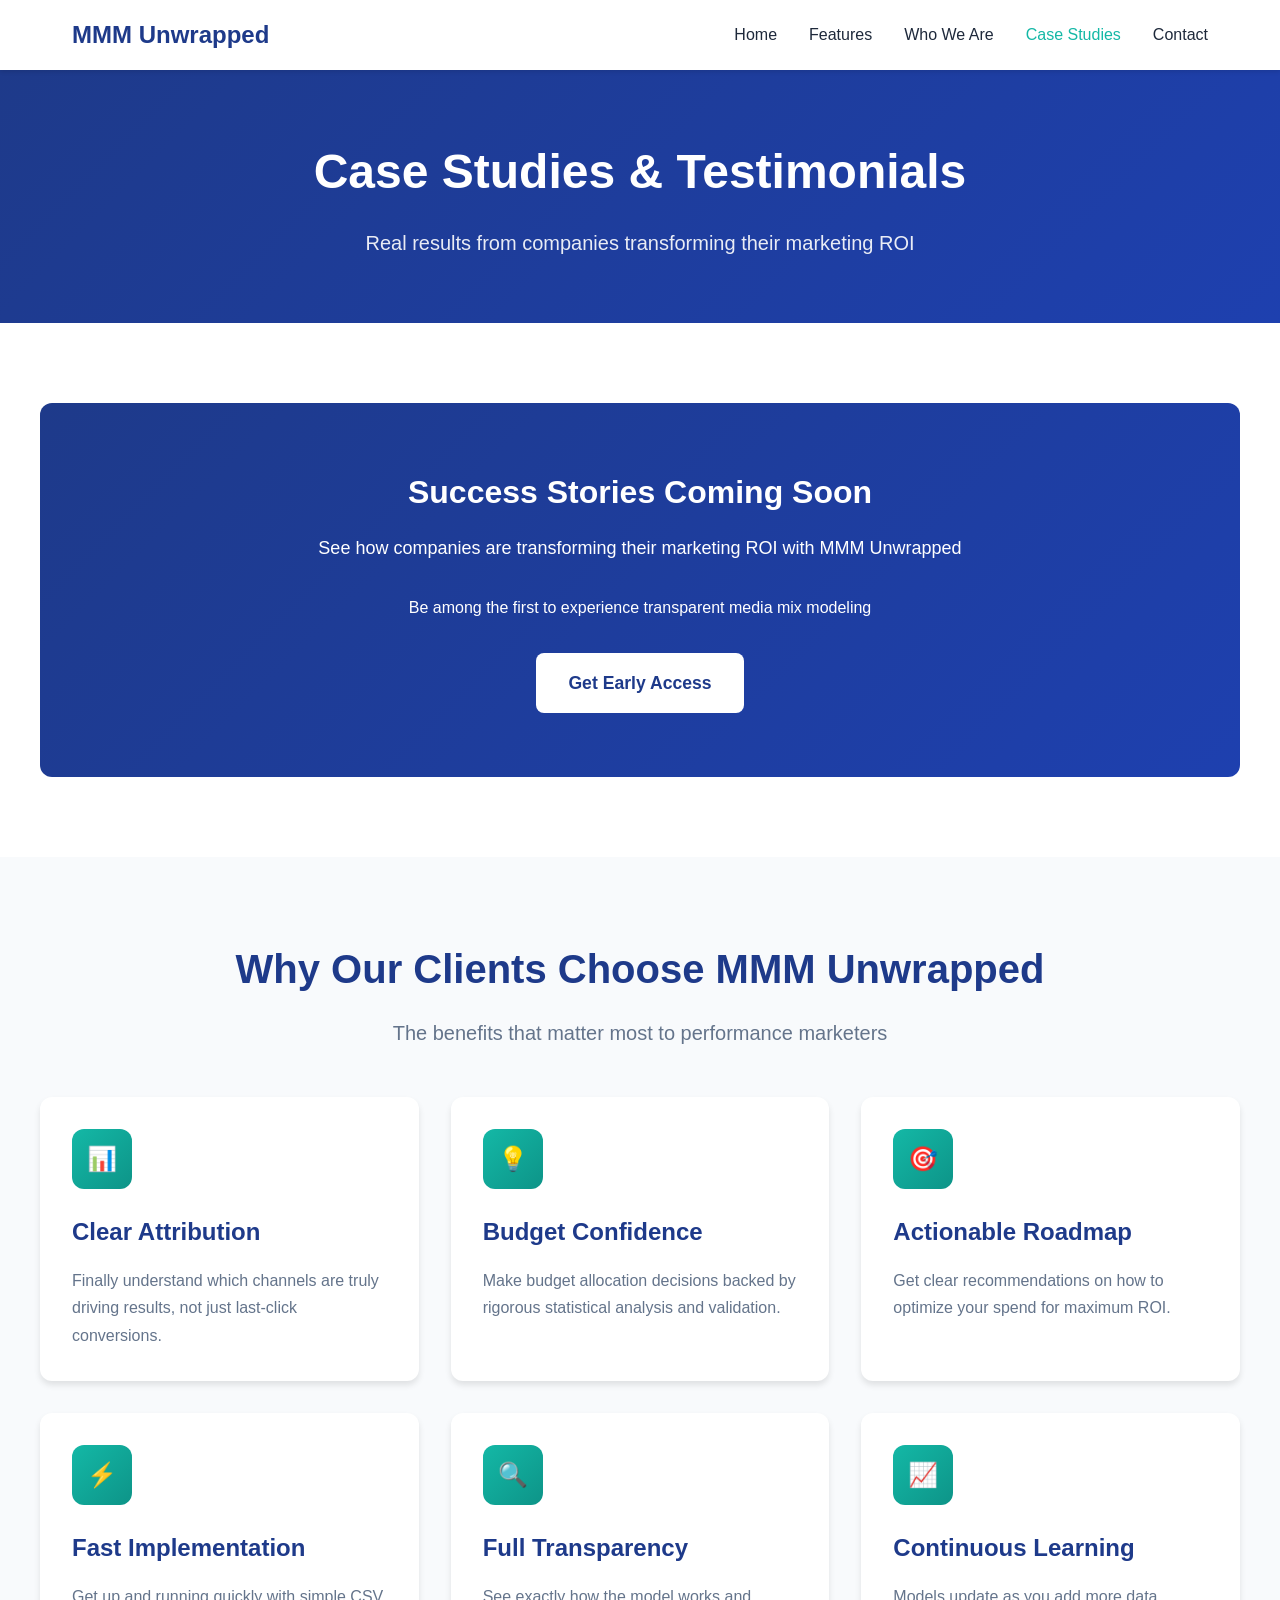
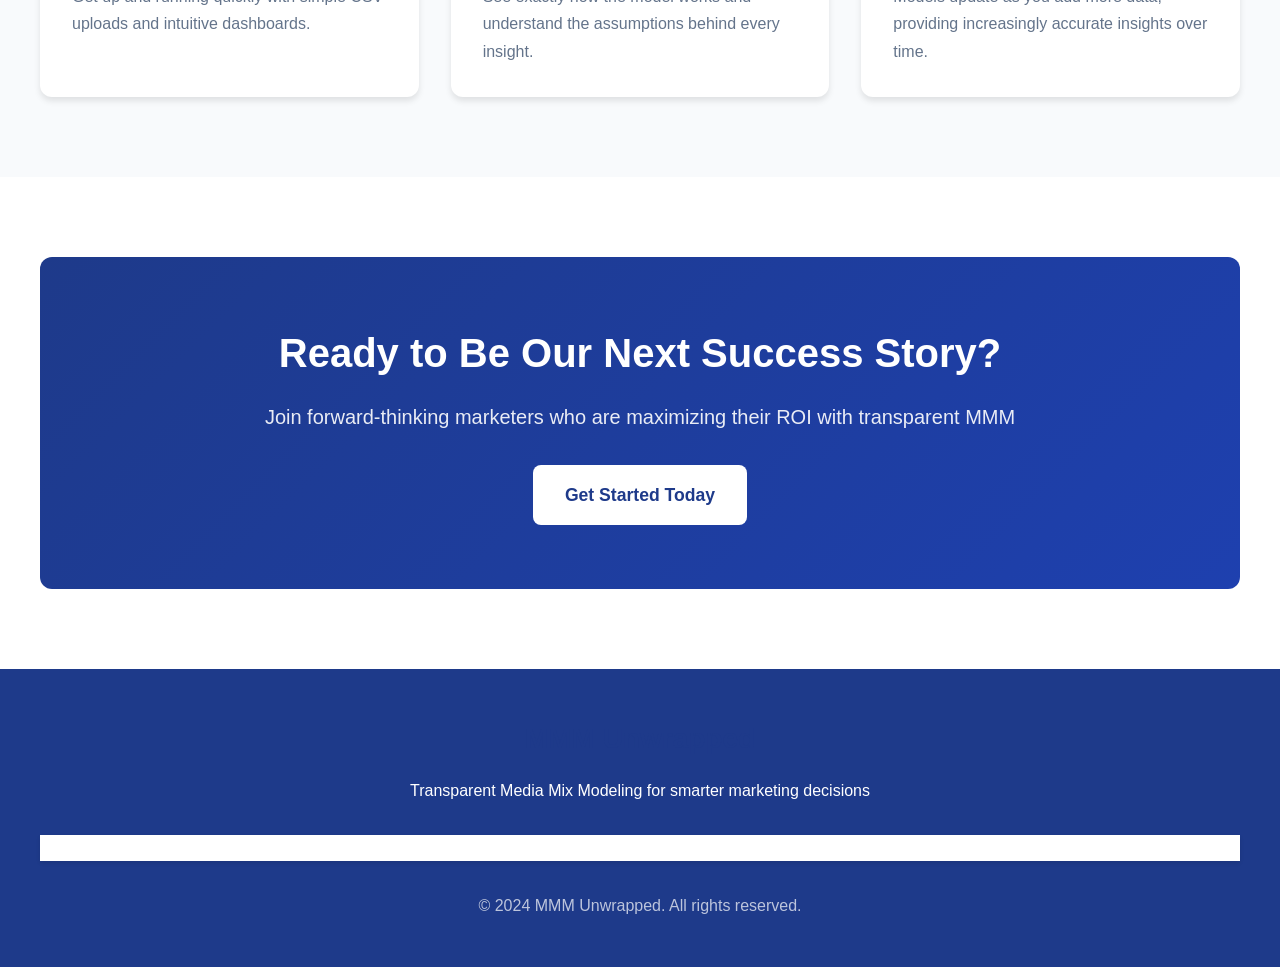
==== case-studies.html @ 9843a1c4 "Initial commit: MMM Unwrapped website 🤖 Generated with [Claude Code](https://claude.com/claude-code)" ====
<!DOCTYPE html>
<html lang="en">
<head>
    <meta charset="UTF-8">
    <meta name="viewport" content="width=device-width, initial-scale=1.0">
    <title>Case Studies - MMM Unwrapped</title>
    <link rel="stylesheet" href="styles.css">
</head>
<body>
    <!-- Navigation -->
    <nav>
        <div class="nav-container">
            <div class="logo">MMM Unwrapped</div>
            <ul class="nav-links">
                <li><a href="index.html">Home</a></li>
                <li><a href="features.html">Features</a></li>
                <li><a href="team.html">Who We Are</a></li>
                <li><a href="case-studies.html" class="active">Case Studies</a></li>
                <li><a href="contact.html">Contact</a></li>
            </ul>
            <div class="mobile-menu">
                <span></span>
                <span></span>
                <span></span>
            </div>
        </div>
    </nav>

    <!-- Page Header -->
    <section class="page-header">
        <div class="section-container">
            <h1>Case Studies & Testimonials</h1>
            <p>Real results from companies transforming their marketing ROI</p>
        </div>
    </section>

    <!-- Case Studies Placeholder -->
    <section>
        <div class="section-container">
            <div class="case-studies-placeholder">
                <h3>Success Stories Coming Soon</h3>
                <p style="margin-top: 1rem; font-size: 1.125rem;">See how companies are transforming their marketing ROI with MMM Unwrapped</p>
                <p style="margin-top: 2rem;">Be among the first to experience transparent media mix modeling</p>
                <a href="contact.html" class="cta-button" style="margin-top: 2rem; background: white; color: var(--primary-blue);">Get Early Access</a>
            </div>

            <!-- Placeholder for future case studies -->
            <!-- 
            <div class="case-studies-grid">
                <div class="case-study-card">
                    <div class="case-study-header">
                        <h3>Company Name</h3>
                        <p class="industry">Industry</p>
                    </div>
                    <div class="case-study-stats">
                        <div class="stat">
                            <h4>+XX%</h4>
                            <p>ROI Increase</p>
                        </div>
                        <div class="stat">
                            <h4>$XXX</h4>
                            <p>Budget Optimized</p>
                        </div>
                    </div>
                    <p class="case-study-description">Brief description of the case study...</p>
                    <a href="#" class="read-more">Read Full Story →</a>
                </div>
            </div>
            -->
        </div>
    </section>

    <!-- Why MMM Works -->
    <section class="differentiators">
        <div class="section-container">
            <div class="section-header">
                <h2>Why Our Clients Choose MMM Unwrapped</h2>
                <p>The benefits that matter most to performance marketers</p>
            </div>

            <div class="features-grid">
                <div class="feature-card">
                    <div class="feature-icon">📊</div>
                    <h3>Clear Attribution</h3>
                    <p>Finally understand which channels are truly driving results, not just last-click conversions.</p>
                </div>

                <div class="feature-card">
                    <div class="feature-icon">💡</div>
                    <h3>Budget Confidence</h3>
                    <p>Make budget allocation decisions backed by rigorous statistical analysis and validation.</p>
                </div>

                <div class="feature-card">
                    <div class="feature-icon">🎯</div>
                    <h3>Actionable Roadmap</h3>
                    <p>Get clear recommendations on how to optimize your spend for maximum ROI.</p>
                </div>

                <div class="feature-card">
                    <div class="feature-icon">⚡</div>
                    <h3>Fast Implementation</h3>
                    <p>Get up and running quickly with simple CSV uploads and intuitive dashboards.</p>
                </div>

                <div class="feature-card">
                    <div class="feature-icon">🔍</div>
                    <h3>Full Transparency</h3>
                    <p>See exactly how the model works and understand the assumptions behind every insight.</p>
                </div>

                <div class="feature-card">
                    <div class="feature-icon">📈</div>
                    <h3>Continuous Learning</h3>
                    <p>Models update as you add more data, providing increasingly accurate insights over time.</p>
                </div>
            </div>
        </div>
    </section>

    <!-- CTA Section -->
    <section>
        <div class="section-container">
            <div style="background: linear-gradient(135deg, var(--primary-blue) 0%, #1e40af 100%); color: white; padding: 4rem 2rem; border-radius: 12px; text-align: center;">
                <h2 style="font-size: 2.5rem; margin-bottom: 1rem;">Ready to Be Our Next Success Story?</h2>
                <p style="font-size: 1.25rem; margin-bottom: 2rem; opacity: 0.9;">Join forward-thinking marketers who are maximizing their ROI with transparent MMM</p>
                <a href="contact.html" class="cta-button" style="background: white; color: var(--primary-blue);">Get Started Today</a>
            </div>
        </div>
    </section>

    <!-- Footer -->
    <footer>
        <div class="footer-content">
            <div class="logo" style="margin-bottom: 1rem; font-size: 1.75rem;">MMM Unwrapped</div>
            <p>Transparent Media Mix Modeling for smarter marketing decisions</p>
            <nav style="margin-top: 2rem;">
                <a href="index.html" style="color: white; margin: 0 1rem;">Home</a>
                <a href="features.html" style="color: white; margin: 0 1rem;">Features</a>
                <a href="team.html" style="color: white; margin: 0 1rem;">Team</a>
                <a href="case-studies.html" style="color: white; margin: 0 1rem;">Case Studies</a>
                <a href="contact.html" style="color: white; margin: 0 1rem;">Contact</a>
            </nav>
            <p style="margin-top: 2rem; opacity: 0.7;">© 2024 MMM Unwrapped. All rights reserved.</p>
        </div>
    </footer>

    <script src="script.js"></script>
</body>
</html>
---- styles.css ----
/* Global Styles */
* {
    margin: 0;
    padding: 0;
    box-sizing: border-box;
}

:root {
    --primary-blue: #1e3a8a;
    --accent-teal: #14b8a6;
    --light-bg: #f8fafc;
    --dark-text: #1e293b;
    --gray-text: #64748b;
}

body {
    font-family: -apple-system, BlinkMacSystemFont, 'Segoe UI', Roboto, 'Helvetica Neue', Arial, sans-serif;
    line-height: 1.6;
    color: var(--dark-text);
}

/* Navigation */
nav {
    background: white;
    box-shadow: 0 2px 4px rgba(0,0,0,0.1);
    position: sticky;
    top: 0;
    z-index: 1000;
}

.nav-container {
    max-width: 1200px;
    margin: 0 auto;
    padding: 1rem 2rem;
    display: flex;
    justify-content: space-between;
    align-items: center;
}

.logo {
    font-size: 1.5rem;
    font-weight: bold;
    color: var(--primary-blue);
}

.nav-links {
    display: flex;
    gap: 2rem;
    list-style: none;
}

.nav-links a {
    text-decoration: none;
    color: var(--dark-text);
    font-weight: 500;
    transition: color 0.3s;
}

.nav-links a:hover,
.nav-links a.active {
    color: var(--accent-teal);
}

.mobile-menu {
    display: none;
    flex-direction: column;
    gap: 0.3rem;
    cursor: pointer;
}

.mobile-menu span {
    width: 25px;
    height: 3px;
    background: var(--primary-blue);
    transition: 0.3s;
}

/* Page Header */
.page-header {
    background: linear-gradient(135deg, var(--primary-blue) 0%, #1e40af 100%);
    color: white;
    padding: 4rem 2rem;
    text-align: center;
}

.page-header h1 {
    font-size: 3rem;
    margin-bottom: 1rem;
}

.page-header p {
    font-size: 1.25rem;
    opacity: 0.9;
}

/* Hero Section */
.hero {
    background: linear-gradient(135deg, var(--primary-blue) 0%, #1e40af 100%);
    color: white;
    padding: 5rem 2rem;
    position: relative;
    overflow: hidden;
}

.hero::before {
    content: '';
    position: absolute;
    top: 0;
    right: 0;
    width: 50%;
    height: 100%;
    background: radial-gradient(circle, rgba(20, 184, 166, 0.1) 2px, transparent 2px);
    background-size: 30px 30px;
}

.hero-container {
    max-width: 1200px;
    margin: 0 auto;
    display: grid;
    grid-template-columns: 1fr 1fr;
    gap: 4rem;
    align-items: center;
    position: relative;
}

.hero-content h1 {
    font-size: 3rem;
    margin-bottom: 1rem;
    line-height: 1.2;
}

.hero-content p {
    font-size: 1.25rem;
    margin-bottom: 2rem;
    opacity: 0.9;
}

.value-props {
    display: flex;
    flex-direction: column;
    gap: 1rem;
    margin-bottom: 2rem;
}

.value-prop {
    display: flex;
    align-items: center;
    gap: 0.75rem;
}

.value-prop::before {
    content: '✓';
    background: var(--accent-teal);
    color: white;
    width: 24px;
    height: 24px;
    border-radius: 50%;
    display: flex;
    align-items: center;
    justify-content: center;
    font-weight: bold;
    flex-shrink: 0;
}

.cta-button {
    background: var(--accent-teal);
    color: white;
    padding: 1rem 2rem;
    border: none;
    border-radius: 8px;
    font-size: 1.1rem;
    font-weight: 600;
    cursor: pointer;
    transition: transform 0.2s, box-shadow 0.2s;
    text-decoration: none;
    display: inline-block;
}

.cta-button:hover {
    transform: translateY(-2px);
    box-shadow: 0 10px 20px rgba(20, 184, 166, 0.3);
}

.hero-visual {
    display: flex;
    align-items: center;
    justify-content: center;
}

.dashboard-preview {
    background: white;
    border-radius: 12px;
    padding: 2rem;
    box-shadow: 0 20px 60px rgba(0,0,0,0.3);
    max-width: 500px;
}

.chart-placeholder {
    display: grid;
    grid-template-columns: repeat(2, 1fr);
    gap: 1rem;
    margin-bottom: 1rem;
}

.metric-card {
    background: linear-gradient(135deg, #3b82f6 0%, #2563eb 100%);
    color: white;
    padding: 1.5rem;
    border-radius: 8px;
    text-align: center;
}

.metric-card h3 {
    font-size: 2rem;
    margin-bottom: 0.5rem;
}

.metric-card p {
    font-size: 0.875rem;
    opacity: 0.9;
}

.chart-visual {
    background: var(--light-bg);
    height: 150px;
    border-radius: 8px;
    display: flex;
    align-items: flex-end;
    padding: 1rem;
    gap: 0.5rem;
}

.bar {
    background: var(--accent-teal);
    flex: 1;
    border-radius: 4px 4px 0 0;
    opacity: 0.8;
    transition: opacity 0.3s;
}

.bar:hover {
    opacity: 1;
}

/* Section Styles */
section {
    padding: 5rem 2rem;
}

.section-container {
    max-width: 1200px;
    margin: 0 auto;
}

.section-header {
    text-align: center;
    margin-bottom: 3rem;
}

.section-header h2 {
    font-size: 2.5rem;
    color: var(--primary-blue);
    margin-bottom: 1rem;
}

.section-header p {
    font-size: 1.25rem;
    color: var(--gray-text);
    max-width: 700px;
    margin: 0 auto;
}

/* Features Grid */
.features-grid {
    display: grid;
    grid-template-columns: repeat(auto-fit, minmax(300px, 1fr));
    gap: 2rem;
}

.feature-card {
    background: white;
    padding: 2rem;
    border-radius: 12px;
    box-shadow: 0 4px 6px rgba(0,0,0,0.1);
    transition: transform 0.3s, box-shadow 0.3s;
}

.feature-card:hover {
    transform: translateY(-5px);
    box-shadow: 0 10px 20px rgba(0,0,0,0.15);
}

.feature-icon {
    width: 60px;
    height: 60px;
    background: linear-gradient(135deg, var(--accent-teal) 0%, #0d9488 100%);
    border-radius: 12px;
    display: flex;
    align-items: center;
    justify-content: center;
    margin-bottom: 1.5rem;
    font-size: 1.5rem;
}

.feature-card h3 {
    font-size: 1.5rem;
    color: var(--primary-blue);
    margin-bottom: 1rem;
}

.feature-card p {
    color: var(--gray-text);
    line-height: 1.7;
}

/* Differentiators */
.differentiators {
    background: var(--light-bg);
}

.diff-list {
    display: grid;
    gap: 1.5rem;
}

.diff-item {
    background: white;
    padding: 2rem;
    border-radius: 12px;
    border-left: 4px solid var(--accent-teal);
    transition: transform 0.3s;
}

.diff-item:hover {
    transform: translateX(10px);
}

.diff-item h3 {
    color: var(--primary-blue);
    margin-bottom: 0.75rem;
    font-size: 1.25rem;
}

/* Data Requirements */
.data-grid {
    display: grid;
    grid-template-columns: repeat(auto-fit, minmax(250px, 1fr));
    gap: 2rem;
    margin-top: 3rem;
}

.data-card {
    background: linear-gradient(135deg, var(--primary-blue) 0%, #1e40af 100%);
    color: white;
    padding: 2rem;
    border-radius: 12px;
    text-align: center;
}

.data-card h4 {
    font-size: 1.25rem;
    margin-bottom: 1rem;
}

.data-card ul {
    list-style: none;
    text-align: left;
}

.data-card li {
    padding: 0.5rem 0;
    border-bottom: 1px solid rgba(255,255,255,0.2);
}

.data-card li:last-child {
    border-bottom: none;
}

/* Team Section */
.team {
    background: var(--light-bg);
}

.team-placeholder {
    background: white;
    padding: 4rem 2rem;
    border-radius: 12px;
    text-align: center;
    border: 2px dashed var(--gray-text);
}

.team-placeholder h3 {
    font-size: 2rem;
    color: var(--primary-blue);
    margin-bottom: 1rem;
}

.team-placeholder p {
    color: var(--gray-text);
    font-size: 1.125rem;
}

/* Case Studies */
.case-studies-placeholder {
    background: linear-gradient(135deg, var(--primary-blue) 0%, #1e40af 100%);
    color: white;
    padding: 4rem 2rem;
    border-radius: 12px;
    text-align: center;
}

.case-studies-placeholder h3 {
    font-size: 2rem;
    margin-bottom: 1rem;
}

/* Contact Form */
.contact {
    background: var(--light-bg);
}

.contact-grid {
    display: grid;
    grid-template-columns: 1fr 1fr;
    gap: 4rem;
    align-items: start;
}

.contact-info h2 {
    color: var(--primary-blue);
    margin-bottom: 1rem;
}

.contact-benefits {
    display: flex;
    flex-direction: column;
    gap: 1.5rem;
}

.benefit-item {
    display: flex;
    gap: 1rem;
    align-items: start;
}

.benefit-icon {
    font-size: 2rem;
    flex-shrink: 0;
}

.benefit-item h3 {
    color: var(--primary-blue);
    margin-bottom: 0.5rem;
}

.benefit-item p {
    color: var(--gray-text);
}

.contact-form-wrapper {
    background: white;
    padding: 2rem;
    border-radius: 12px;
    box-shadow: 0 4px 6px rgba(0,0,0,0.1);
}

.form-group {
    margin-bottom: 1.5rem;
}

.form-group label {
    display: block;
    margin-bottom: 0.5rem;
    font-weight: 600;
    color: var(--primary-blue);
}

.form-group input,
.form-group textarea,
.form-group select {
    width: 100%;
    padding: 0.75rem;
    border: 2px solid #e2e8f0;
    border-radius: 8px;
    font-size: 1rem;
    transition: border-color 0.3s;
}

.form-group input:focus,
.form-group textarea:focus,
.form-group select:focus {
    outline: none;
    border-color: var(--accent-teal);
}

.form-group textarea {
    min-height: 150px;
    resize: vertical;
}

/* FAQ */
.faq-list {
    display: grid;
    gap: 1.5rem;
}

.faq-item {
    background: white;
    padding: 2rem;
    border-radius: 12px;
    box-shadow: 0 2px 4px rgba(0,0,0,0.1);
}

.faq-item h3 {
    color: var(--primary-blue);
    margin-bottom: 1rem;
    font-size: 1.25rem;
}

.faq-item p {
    color: var(--gray-text);
    line-height: 1.7;
}

/* Footer */
footer {
    background: var(--primary-blue);
    color: white;
    padding: 3rem 2rem;
    text-align: center;
}

.footer-content {
    max-width: 1200px;
    margin: 0 auto;
}

footer a {
    text-decoration: none;
    transition: opacity 0.3s;
}

footer a:hover {
    opacity: 0.8;
}

/* Responsive Design */
@media (max-width: 768px) {
    .nav-links {
        display: none;
    }

    .mobile-menu {
        display: flex;
    }

    .hero-container,
    .contact-grid {
        grid-template-columns: 1fr;
        gap: 2rem;
    }

    .hero-content h1,
    .page-header h1 {
        font-size: 2rem;
    }

    .hero-visual {
        order: -1;
    }

    .dashboard-preview {
        max-width: 100%;
    }

    .section-header h2 {
        font-size: 2rem;
    }

    .features-grid {
        grid-template-columns: 1fr;
    }

    .data-grid {
        grid-template-columns: 1fr;
    }
}
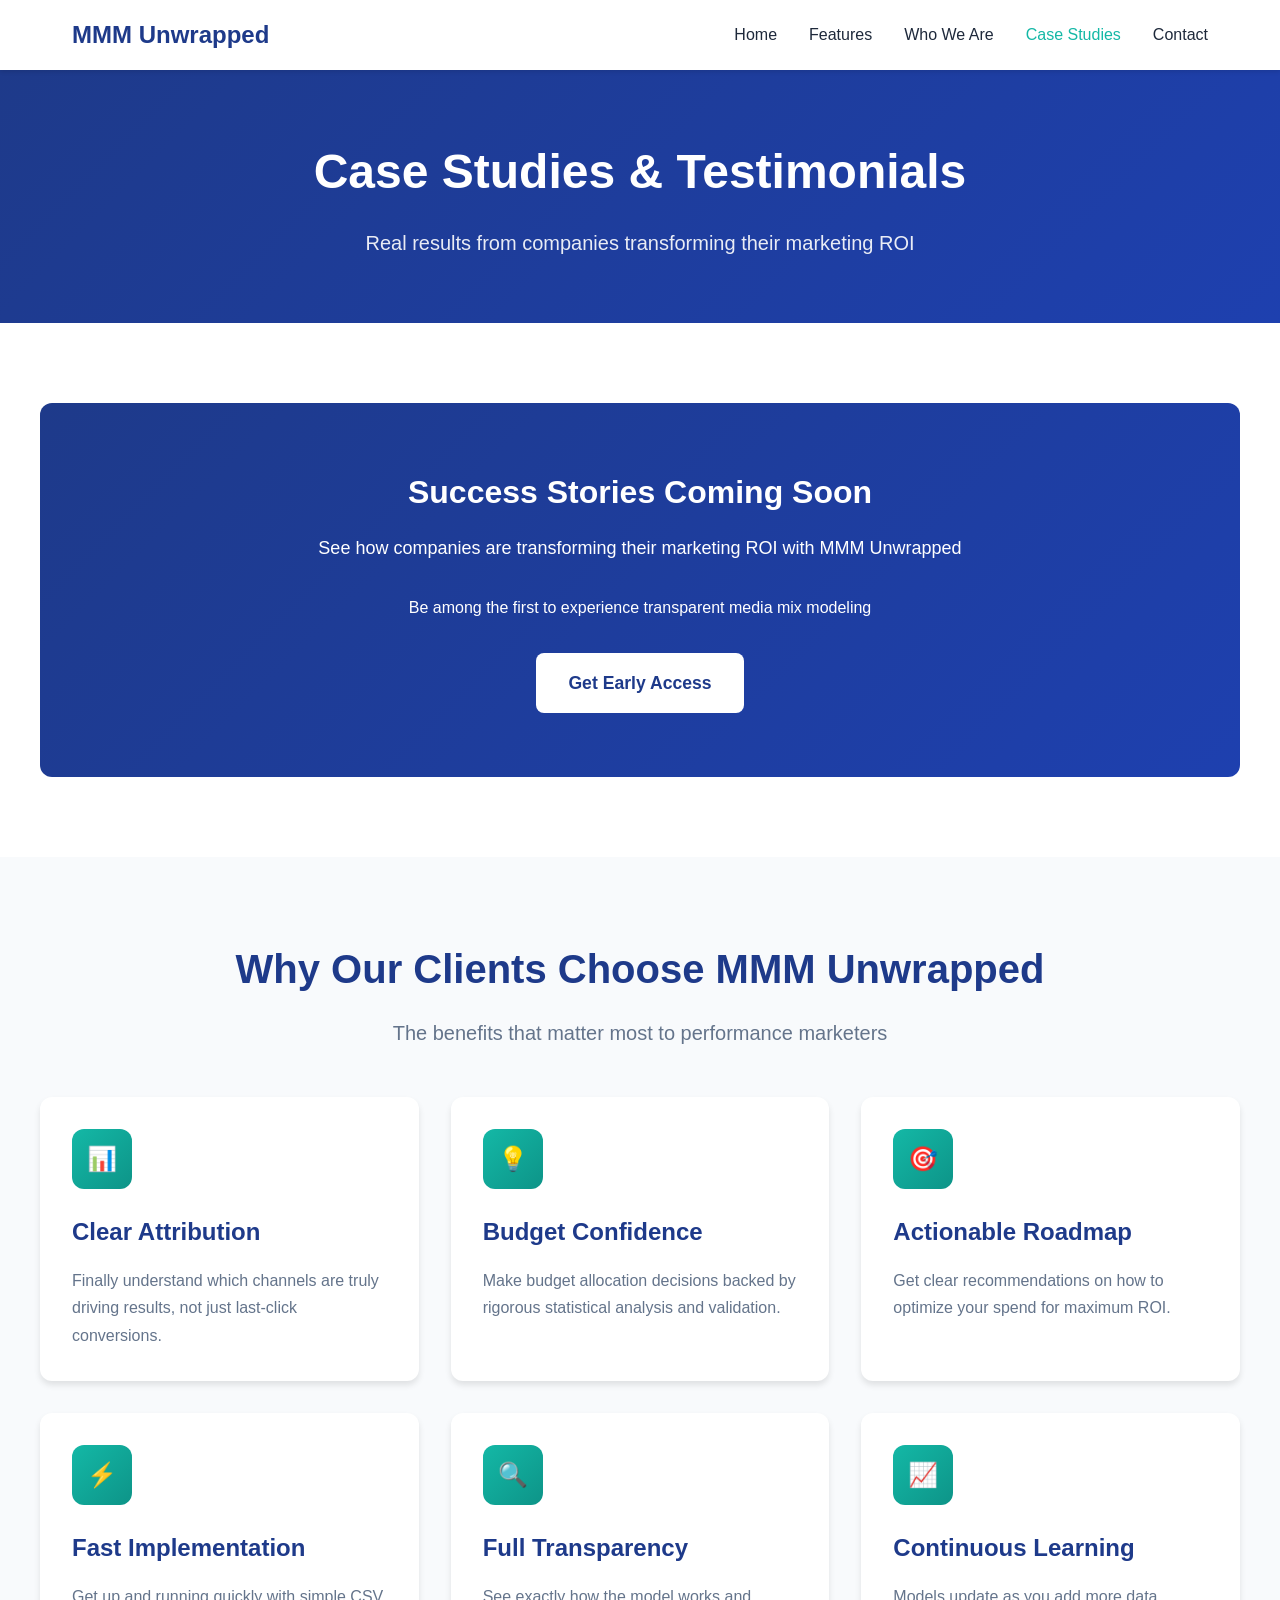
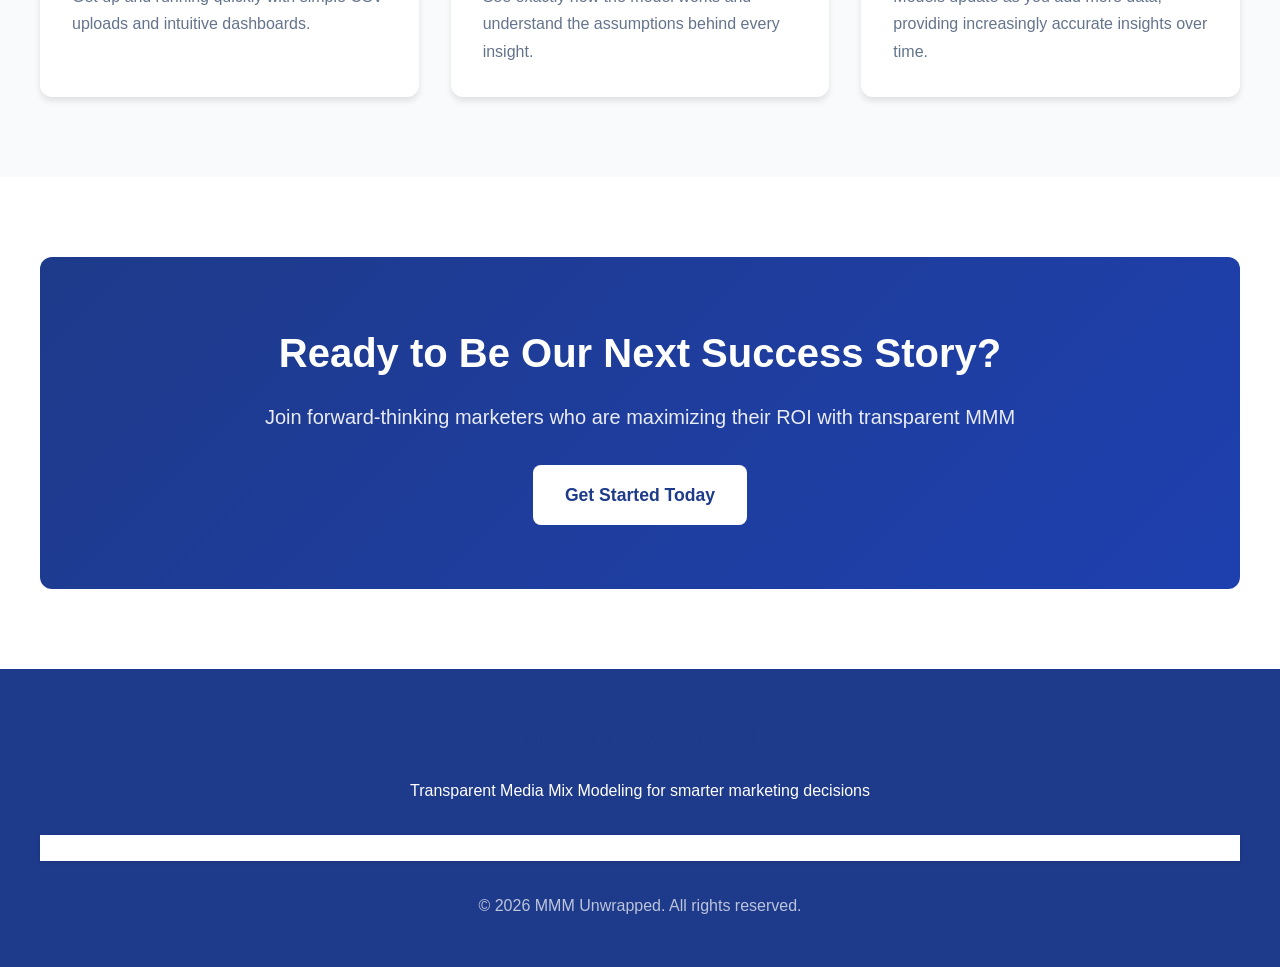
==== commit 58156078: "Update case-studies.html" ====
--- a/case-studies.html
+++ b/case-studies.html
@@ -141,7 +141,7 @@
                 <a href="case-studies.html" style="color: white; margin: 0 1rem;">Case Studies</a>
                 <a href="contact.html" style="color: white; margin: 0 1rem;">Contact</a>
             </nav>
-            <p style="margin-top: 2rem; opacity: 0.7;">© 2024 MMM Unwrapped. All rights reserved.</p>
+            <p style="margin-top: 2rem; opacity: 0.7;">© 2026 MMM Unwrapped. All rights reserved.</p>
         </div>
     </footer>
 
--- a/styles.css
+++ b/styles.css
@@ -17,6 +17,7 @@
     font-family: -apple-system, BlinkMacSystemFont, 'Segoe UI', Roboto, 'Helvetica Neue', Arial, sans-serif;
     line-height: 1.6;
     color: var(--dark-text);
+    overflow-x: hidden;
 }
 
 /* Navigation */
@@ -35,6 +36,7 @@
     display: flex;
     justify-content: space-between;
     align-items: center;
+    position: relative;
 }
 
 .logo {
@@ -546,12 +548,52 @@
 
 /* Responsive Design */
 @media (max-width: 768px) {
+    .hero {
+        padding: 3rem 1rem;
+    }
+
     .nav-links {
         display: none;
+        position: absolute;
+        top: 100%;
+        left: 0;
+        right: 0;
+        background: white;
+        flex-direction: column;
+        padding: 1rem 0;
+        box-shadow: 0 4px 6px rgba(0,0,0,0.1);
+        z-index: 1000;
+    }
+
+    .nav-links.active {
+        display: flex;
+    }
+
+    .nav-links li {
+        margin: 0;
+        padding: 0;
+        text-align: center;
+    }
+
+    .nav-links a {
+        display: block;
+        padding: 1rem;
     }
 
     .mobile-menu {
         display: flex;
+    }
+
+    .mobile-menu.active span:nth-child(1) {
+        transform: rotate(45deg) translate(5px, 5px);
+    }
+
+    .mobile-menu.active span:nth-child(2) {
+        opacity: 0;
+    }
+
+    .mobile-menu.active span:nth-child(3) {
+        transform: rotate(-45deg) translate(7px, -6px);
     }
 
     .hero-container,
@@ -567,10 +609,36 @@
 
     .hero-visual {
         order: -1;
+        width: 100%;
+        overflow: hidden;
     }
 
     .dashboard-preview {
         max-width: 100%;
+        width: 100%;
+        padding: 1rem;
+        margin: 0 auto;
+    }
+
+    .chart-placeholder {
+        gap: 0.5rem;
+    }
+
+    .metric-card {
+        padding: 1rem;
+    }
+
+    .metric-card h3 {
+        font-size: 1.5rem;
+    }
+
+    .metric-card p {
+        font-size: 0.8rem;
+    }
+
+    .chart-visual {
+        padding: 0.75rem;
+        gap: 0.25rem;
     }
 
     .section-header h2 {
@@ -584,4 +652,12 @@
     .data-grid {
         grid-template-columns: 1fr;
     }
-}
+
+    .section-container {
+        padding: 3rem 1rem;
+    }
+
+    .nav-container {
+        padding: 1rem;
+    }
+}
